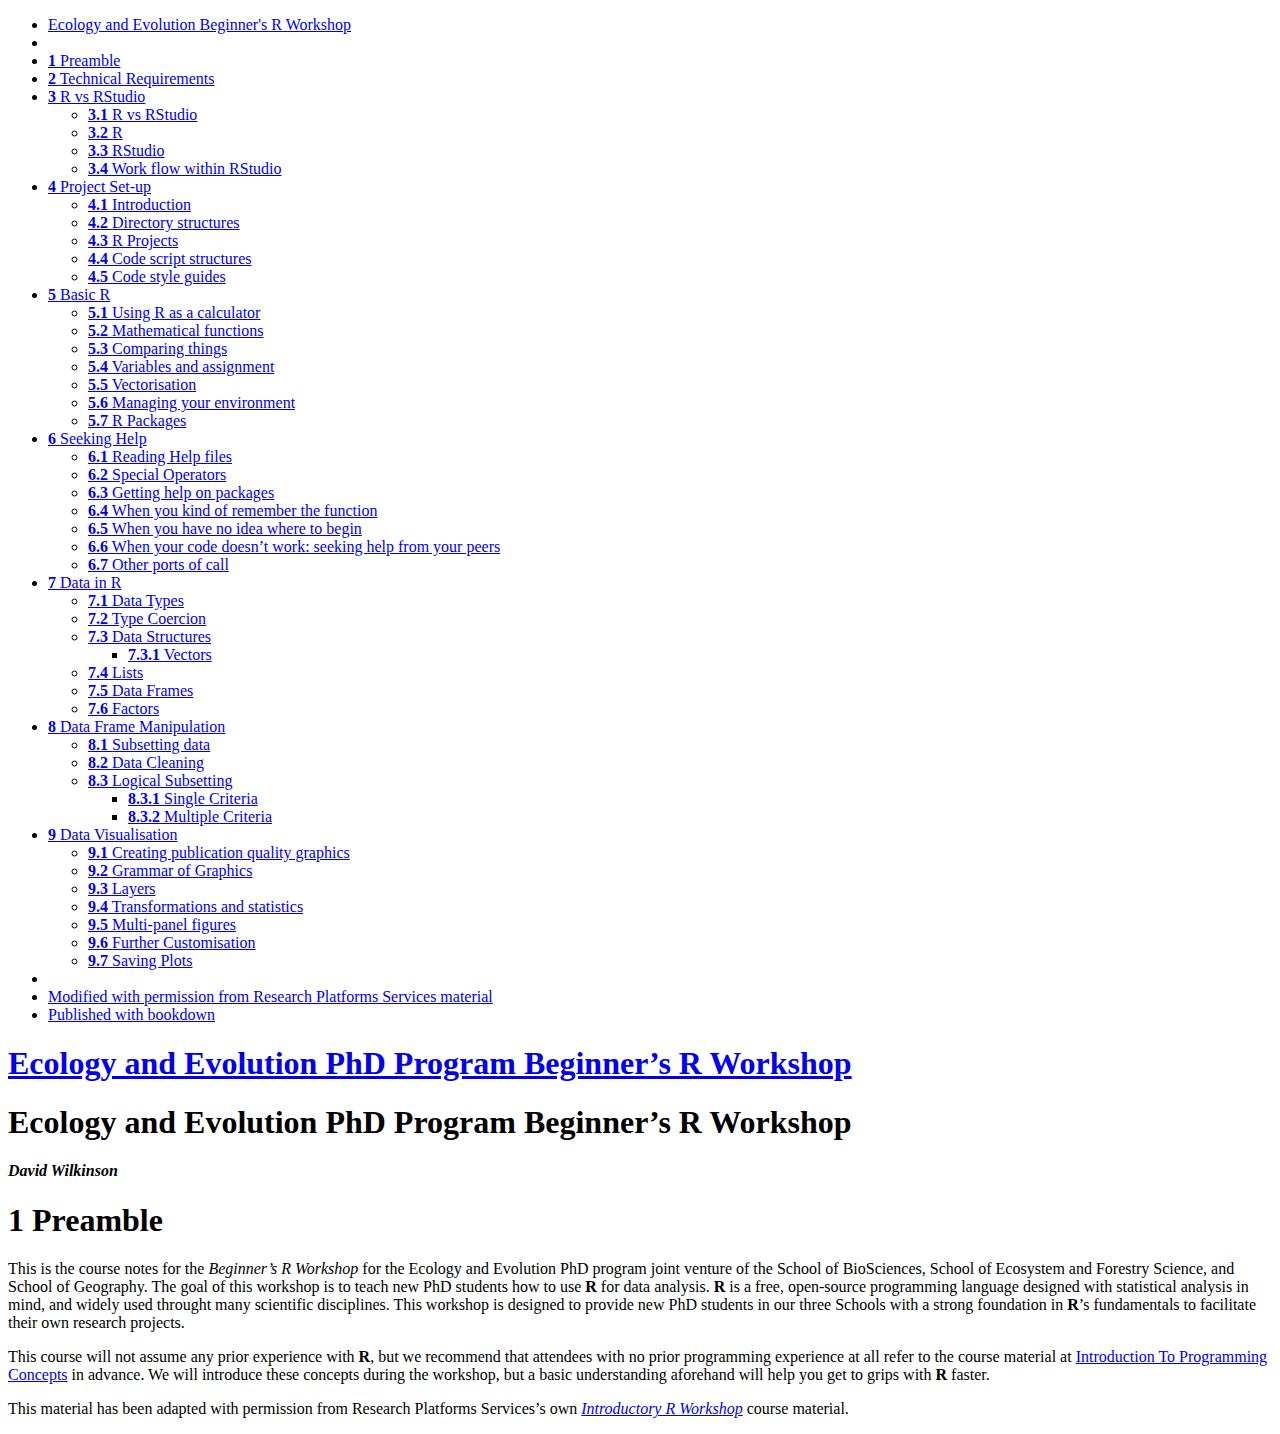
==== docs/index.html @ fbf8770c "Rebuild book" ====
<!DOCTYPE html>
<html >

<head>

  <meta charset="UTF-8">
  <meta http-equiv="X-UA-Compatible" content="IE=edge">
  <title>Ecology and Evolution PhD Program Beginner’s R Workshop</title>
  <meta name="description" content="Ecology and Evolution PhD Program Beginner’s R Workshop">
  <meta name="generator" content="bookdown 0.4 and GitBook 2.6.7">

  <meta property="og:title" content="Ecology and Evolution PhD Program Beginner’s R Workshop" />
  <meta property="og:type" content="book" />
  
  
  
  <meta name="github-repo" content="Doi90/EcolEvol_R_Workshop" />

  <meta name="twitter:card" content="summary" />
  <meta name="twitter:title" content="Ecology and Evolution PhD Program Beginner’s R Workshop" />
  
  
  

<meta name="author" content="David Wilkinson">



  <meta name="viewport" content="width=device-width, initial-scale=1">
  <meta name="apple-mobile-web-app-capable" content="yes">
  <meta name="apple-mobile-web-app-status-bar-style" content="black">
  
  

<link rel="next" href="technical-requirements.html">
<script src="libs/jquery-2.2.3/jquery.min.js"></script>
<link href="libs/gitbook-2.6.7/css/style.css" rel="stylesheet" />
<link href="libs/gitbook-2.6.7/css/plugin-bookdown.css" rel="stylesheet" />
<link href="libs/gitbook-2.6.7/css/plugin-highlight.css" rel="stylesheet" />
<link href="libs/gitbook-2.6.7/css/plugin-search.css" rel="stylesheet" />
<link href="libs/gitbook-2.6.7/css/plugin-fontsettings.css" rel="stylesheet" />










<link rel="stylesheet" href="lodestar.css" type="text/css" />
</head>

<body>



  <div class="book without-animation with-summary font-size-2 font-family-1" data-basepath=".">

    <div class="book-summary">
      <nav role="navigation">

<ul class="summary">
<li><a href="./">Ecology and Evolution Beginner's R Workshop</a></li>

<li class="divider"></li>
<li class="chapter" data-level="1" data-path="index.html"><a href="index.html"><i class="fa fa-check"></i><b>1</b> Preamble</a></li>
<li class="chapter" data-level="2" data-path="technical-requirements.html"><a href="technical-requirements.html"><i class="fa fa-check"></i><b>2</b> Technical Requirements</a></li>
<li class="chapter" data-level="3" data-path="r-vs-rstudio.html"><a href="r-vs-rstudio.html"><i class="fa fa-check"></i><b>3</b> R vs RStudio</a><ul>
<li class="chapter" data-level="3.1" data-path="r-vs-rstudio.html"><a href="r-vs-rstudio.html#r-vs-rstudio-1"><i class="fa fa-check"></i><b>3.1</b> R vs RStudio</a></li>
<li class="chapter" data-level="3.2" data-path="r-vs-rstudio.html"><a href="r-vs-rstudio.html#r"><i class="fa fa-check"></i><b>3.2</b> R</a></li>
<li class="chapter" data-level="3.3" data-path="r-vs-rstudio.html"><a href="r-vs-rstudio.html#rstudio"><i class="fa fa-check"></i><b>3.3</b> RStudio</a></li>
<li class="chapter" data-level="3.4" data-path="r-vs-rstudio.html"><a href="r-vs-rstudio.html#work-flow-within-rstudio"><i class="fa fa-check"></i><b>3.4</b> Work flow within RStudio</a></li>
</ul></li>
<li class="chapter" data-level="4" data-path="project-set-up.html"><a href="project-set-up.html"><i class="fa fa-check"></i><b>4</b> Project Set-up</a><ul>
<li class="chapter" data-level="4.1" data-path="project-set-up.html"><a href="project-set-up.html#introduction"><i class="fa fa-check"></i><b>4.1</b> Introduction</a></li>
<li class="chapter" data-level="4.2" data-path="project-set-up.html"><a href="project-set-up.html#directory-structures"><i class="fa fa-check"></i><b>4.2</b> Directory structures</a></li>
<li class="chapter" data-level="4.3" data-path="project-set-up.html"><a href="project-set-up.html#r-projects"><i class="fa fa-check"></i><b>4.3</b> R Projects</a></li>
<li class="chapter" data-level="4.4" data-path="project-set-up.html"><a href="project-set-up.html#code-script-structures"><i class="fa fa-check"></i><b>4.4</b> Code script structures</a></li>
<li class="chapter" data-level="4.5" data-path="project-set-up.html"><a href="project-set-up.html#code-style-guides"><i class="fa fa-check"></i><b>4.5</b> Code style guides</a></li>
</ul></li>
<li class="chapter" data-level="5" data-path="basic-r.html"><a href="basic-r.html"><i class="fa fa-check"></i><b>5</b> Basic R</a><ul>
<li class="chapter" data-level="5.1" data-path="basic-r.html"><a href="basic-r.html#using-r-as-a-calculator"><i class="fa fa-check"></i><b>5.1</b> Using R as a calculator</a></li>
<li class="chapter" data-level="5.2" data-path="basic-r.html"><a href="basic-r.html#mathematical-functions"><i class="fa fa-check"></i><b>5.2</b> Mathematical functions</a></li>
<li class="chapter" data-level="5.3" data-path="basic-r.html"><a href="basic-r.html#comparing-things"><i class="fa fa-check"></i><b>5.3</b> Comparing things</a></li>
<li class="chapter" data-level="5.4" data-path="basic-r.html"><a href="basic-r.html#variables-and-assignment"><i class="fa fa-check"></i><b>5.4</b> Variables and assignment</a></li>
<li class="chapter" data-level="5.5" data-path="basic-r.html"><a href="basic-r.html#vectorisation"><i class="fa fa-check"></i><b>5.5</b> Vectorisation</a></li>
<li class="chapter" data-level="5.6" data-path="basic-r.html"><a href="basic-r.html#managing-your-environment"><i class="fa fa-check"></i><b>5.6</b> Managing your environment</a></li>
<li class="chapter" data-level="5.7" data-path="basic-r.html"><a href="basic-r.html#r-packages"><i class="fa fa-check"></i><b>5.7</b> R Packages</a></li>
</ul></li>
<li class="chapter" data-level="6" data-path="seeking-help.html"><a href="seeking-help.html"><i class="fa fa-check"></i><b>6</b> Seeking Help</a><ul>
<li class="chapter" data-level="6.1" data-path="seeking-help.html"><a href="seeking-help.html#reading-help-files"><i class="fa fa-check"></i><b>6.1</b> Reading Help files</a></li>
<li class="chapter" data-level="6.2" data-path="seeking-help.html"><a href="seeking-help.html#special-operators"><i class="fa fa-check"></i><b>6.2</b> Special Operators</a></li>
<li class="chapter" data-level="6.3" data-path="seeking-help.html"><a href="seeking-help.html#getting-help-on-packages"><i class="fa fa-check"></i><b>6.3</b> Getting help on packages</a></li>
<li class="chapter" data-level="6.4" data-path="seeking-help.html"><a href="seeking-help.html#when-you-kind-of-remember-the-function"><i class="fa fa-check"></i><b>6.4</b> When you kind of remember the function</a></li>
<li class="chapter" data-level="6.5" data-path="seeking-help.html"><a href="seeking-help.html#when-you-have-no-idea-where-to-begin"><i class="fa fa-check"></i><b>6.5</b> When you have no idea where to begin</a></li>
<li class="chapter" data-level="6.6" data-path="seeking-help.html"><a href="seeking-help.html#when-your-code-doesnt-work-seeking-help-from-your-peers"><i class="fa fa-check"></i><b>6.6</b> When your code doesn’t work: seeking help from your peers</a></li>
<li class="chapter" data-level="6.7" data-path="seeking-help.html"><a href="seeking-help.html#other-ports-of-call"><i class="fa fa-check"></i><b>6.7</b> Other ports of call</a></li>
</ul></li>
<li class="chapter" data-level="7" data-path="data-in-r.html"><a href="data-in-r.html"><i class="fa fa-check"></i><b>7</b> Data in R</a><ul>
<li class="chapter" data-level="7.1" data-path="data-in-r.html"><a href="data-in-r.html#data-types"><i class="fa fa-check"></i><b>7.1</b> Data Types</a></li>
<li class="chapter" data-level="7.2" data-path="data-in-r.html"><a href="data-in-r.html#type-coercion"><i class="fa fa-check"></i><b>7.2</b> Type Coercion</a></li>
<li class="chapter" data-level="7.3" data-path="data-in-r.html"><a href="data-in-r.html#data-structures"><i class="fa fa-check"></i><b>7.3</b> Data Structures</a><ul>
<li class="chapter" data-level="7.3.1" data-path="data-in-r.html"><a href="data-in-r.html#vectors"><i class="fa fa-check"></i><b>7.3.1</b> Vectors</a></li>
</ul></li>
<li class="chapter" data-level="7.4" data-path="data-in-r.html"><a href="data-in-r.html#lists"><i class="fa fa-check"></i><b>7.4</b> Lists</a></li>
<li class="chapter" data-level="7.5" data-path="data-in-r.html"><a href="data-in-r.html#data-frames"><i class="fa fa-check"></i><b>7.5</b> Data Frames</a></li>
<li class="chapter" data-level="7.6" data-path="data-in-r.html"><a href="data-in-r.html#factors"><i class="fa fa-check"></i><b>7.6</b> Factors</a></li>
</ul></li>
<li class="chapter" data-level="8" data-path="data-frame-manipulation.html"><a href="data-frame-manipulation.html"><i class="fa fa-check"></i><b>8</b> Data Frame Manipulation</a><ul>
<li class="chapter" data-level="8.1" data-path="data-frame-manipulation.html"><a href="data-frame-manipulation.html#subsetting-data"><i class="fa fa-check"></i><b>8.1</b> Subsetting data</a></li>
<li class="chapter" data-level="8.2" data-path="data-frame-manipulation.html"><a href="data-frame-manipulation.html#data-cleaning"><i class="fa fa-check"></i><b>8.2</b> Data Cleaning</a></li>
<li class="chapter" data-level="8.3" data-path="data-frame-manipulation.html"><a href="data-frame-manipulation.html#logical-subsetting"><i class="fa fa-check"></i><b>8.3</b> Logical Subsetting</a><ul>
<li class="chapter" data-level="8.3.1" data-path="data-frame-manipulation.html"><a href="data-frame-manipulation.html#single-criteria"><i class="fa fa-check"></i><b>8.3.1</b> Single Criteria</a></li>
<li class="chapter" data-level="8.3.2" data-path="data-frame-manipulation.html"><a href="data-frame-manipulation.html#multiple-criteria"><i class="fa fa-check"></i><b>8.3.2</b> Multiple Criteria</a></li>
</ul></li>
</ul></li>
<li class="chapter" data-level="9" data-path="data-visualisation.html"><a href="data-visualisation.html"><i class="fa fa-check"></i><b>9</b> Data Visualisation</a><ul>
<li class="chapter" data-level="9.1" data-path="data-visualisation.html"><a href="data-visualisation.html#creating-publication-quality-graphics"><i class="fa fa-check"></i><b>9.1</b> Creating publication quality graphics</a></li>
<li class="chapter" data-level="9.2" data-path="data-visualisation.html"><a href="data-visualisation.html#grammar-of-graphics"><i class="fa fa-check"></i><b>9.2</b> Grammar of Graphics</a></li>
<li class="chapter" data-level="9.3" data-path="data-visualisation.html"><a href="data-visualisation.html#layers"><i class="fa fa-check"></i><b>9.3</b> Layers</a></li>
<li class="chapter" data-level="9.4" data-path="data-visualisation.html"><a href="data-visualisation.html#transformations-and-statistics"><i class="fa fa-check"></i><b>9.4</b> Transformations and statistics</a></li>
<li class="chapter" data-level="9.5" data-path="data-visualisation.html"><a href="data-visualisation.html#multi-panel-figures"><i class="fa fa-check"></i><b>9.5</b> Multi-panel figures</a></li>
<li class="chapter" data-level="9.6" data-path="data-visualisation.html"><a href="data-visualisation.html#further-customisation"><i class="fa fa-check"></i><b>9.6</b> Further Customisation</a></li>
<li class="chapter" data-level="9.7" data-path="data-visualisation.html"><a href="data-visualisation.html#saving-plots"><i class="fa fa-check"></i><b>9.7</b> Saving Plots</a></li>
</ul></li>
<li class="divider"></li>
<li><a href="https://nikkirubinstein.gitbooks.io/resguides-introductory-r-workshop/content/" target="blank"> Modified with permission from Research Platforms Services material</a></li>
<li><a href="https://github.com/rstudio/bookdown" target="blank">Published with bookdown</a></li>

</ul>

      </nav>
    </div>

    <div class="book-body">
      <div class="body-inner">
        <div class="book-header" role="navigation">
          <h1>
            <i class="fa fa-circle-o-notch fa-spin"></i><a href="./">Ecology and Evolution PhD Program Beginner’s R Workshop</a>
          </h1>
        </div>

        <div class="page-wrapper" tabindex="-1" role="main">
          <div class="page-inner">

            <section class="normal" id="section-">
<div id="header">
<h1 class="title">Ecology and Evolution PhD Program Beginner’s R Workshop</h1>
<h4 class="author"><em>David Wilkinson</em></h4>
</div>
<div id="preamble" class="section level1">
<h1><span class="header-section-number">1</span> Preamble</h1>
<p>This is the course notes for the <em>Beginner’s R Workshop</em> for the Ecology and Evolution PhD program joint venture of the School of BioSciences, School of Ecosystem and Forestry Science, and School of Geography. The goal of this workshop is to teach new PhD students how to use <strong>R</strong> for data analysis. <strong>R</strong> is a free, open-source programming language designed with statistical analysis in mind, and widely used throught many scientific disciplines. This workshop is designed to provide new PhD students in our three Schools with a strong foundation in <strong>R</strong>’s fundamentals to facilitate their own research projects.</p>
<p>This course will not assume any prior experience with <strong>R</strong>, but we recommend that attendees with no prior programming experience at all refer to the course material at <a href="https://nikkirubinstein.gitbooks.io/resguides-introductory-programming-concepts/content/content/welcome-to-coding.html">Introduction To Programming Concepts</a> in advance. We will introduce these concepts during the workshop, but a basic understanding aforehand will help you get to grips with <strong>R</strong> faster.</p>
<p>This material has been adapted with permission from Research Platforms Services’s own <a href="https://nikkirubinstein.gitbooks.io/resguides-introductory-r-workshop/content/"><em>Introductory R Workshop</em></a> course material.</p>
</div>
            </section>

          </div>
        </div>
      </div>

<a href="technical-requirements.html" class="navigation navigation-next navigation-unique" aria-label="Next page"><i class="fa fa-angle-right"></i></a>
    </div>
  </div>
<script src="libs/gitbook-2.6.7/js/app.min.js"></script>
<script src="libs/gitbook-2.6.7/js/lunr.js"></script>
<script src="libs/gitbook-2.6.7/js/plugin-search.js"></script>
<script src="libs/gitbook-2.6.7/js/plugin-sharing.js"></script>
<script src="libs/gitbook-2.6.7/js/plugin-fontsettings.js"></script>
<script src="libs/gitbook-2.6.7/js/plugin-bookdown.js"></script>
<script src="libs/gitbook-2.6.7/js/jquery.highlight.js"></script>
<script>
require(["gitbook"], function(gitbook) {
gitbook.start({
"sharing": {
"github": false,
"facebook": true,
"twitter": true,
"google": false,
"weibo": false,
"instapper": false,
"vk": false,
"all": ["facebook", "google", "twitter", "weibo", "instapaper"]
},
"fontsettings": {
"theme": "white",
"family": "sans",
"size": 2
},
"edit": {
"link": null,
"text": null
},
"download": null,
"toc": {
"collapse": "subsection",
"scroll_highlight": true,
"search": true
}
});
});
</script>

</body>

</html>
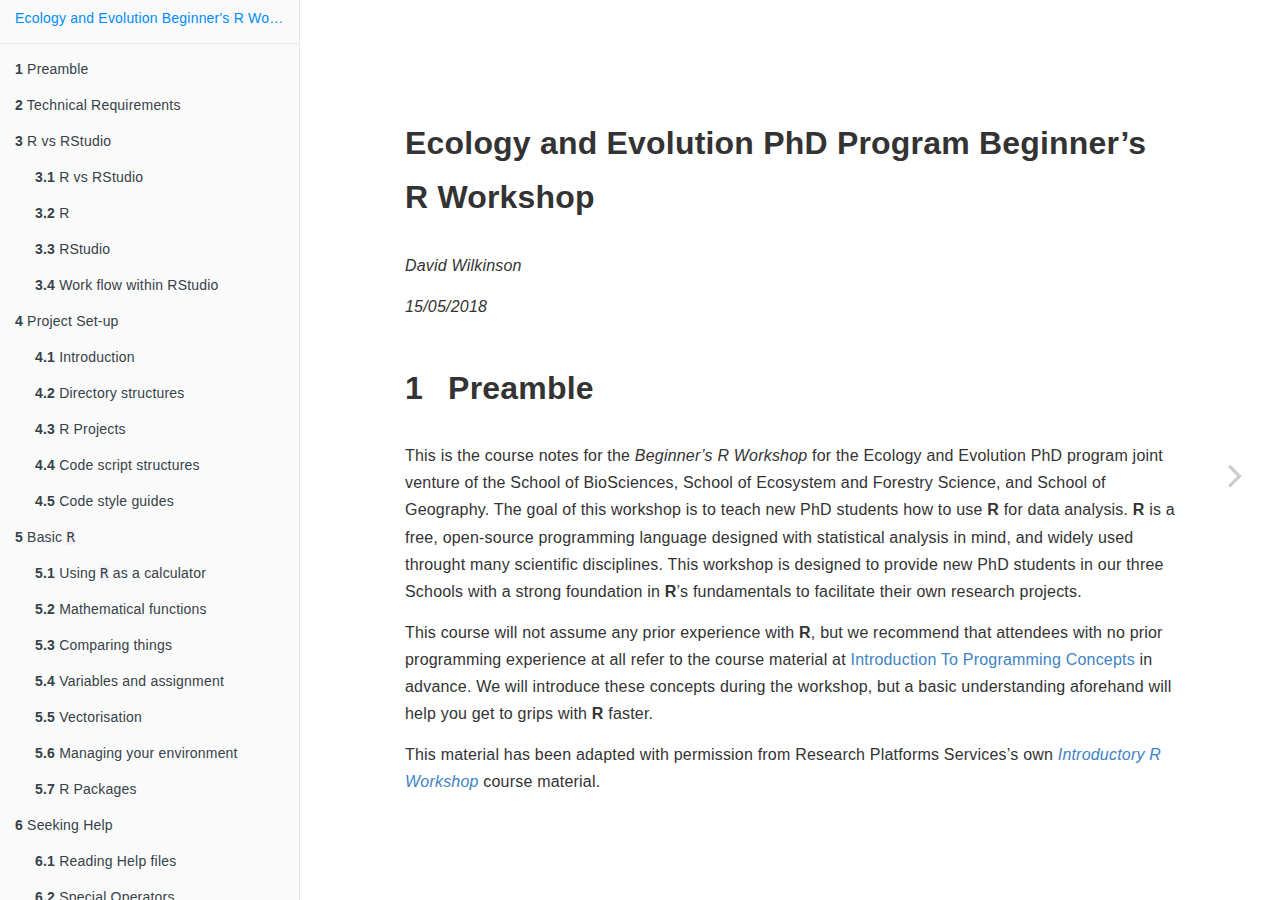
==== commit 7ccef3ac: "Minor edits" ====
--- a/docs/index.html
+++ b/docs/index.html
@@ -7,7 +7,7 @@
   <meta http-equiv="X-UA-Compatible" content="IE=edge">
   <title>Ecology and Evolution PhD Program Beginner’s R Workshop</title>
   <meta name="description" content="Ecology and Evolution PhD Program Beginner’s R Workshop">
-  <meta name="generator" content="bookdown 0.4 and GitBook 2.6.7">
+  <meta name="generator" content="bookdown 0.7.10 and GitBook 2.6.7">
 
   <meta property="og:title" content="Ecology and Evolution PhD Program Beginner’s R Workshop" />
   <meta property="og:type" content="book" />
@@ -49,7 +49,7 @@
 
 
 
-<link rel="stylesheet" href="lodestar.css" type="text/css" />
+<link rel="stylesheet" href="docs\lodestar.css" type="text/css" />
 </head>
 
 <body>
@@ -80,8 +80,8 @@
 <li class="chapter" data-level="4.4" data-path="project-set-up.html"><a href="project-set-up.html#code-script-structures"><i class="fa fa-check"></i><b>4.4</b> Code script structures</a></li>
 <li class="chapter" data-level="4.5" data-path="project-set-up.html"><a href="project-set-up.html#code-style-guides"><i class="fa fa-check"></i><b>4.5</b> Code style guides</a></li>
 </ul></li>
-<li class="chapter" data-level="5" data-path="basic-r.html"><a href="basic-r.html"><i class="fa fa-check"></i><b>5</b> Basic R</a><ul>
-<li class="chapter" data-level="5.1" data-path="basic-r.html"><a href="basic-r.html#using-r-as-a-calculator"><i class="fa fa-check"></i><b>5.1</b> Using R as a calculator</a></li>
+<li class="chapter" data-level="5" data-path="basic-r.html"><a href="basic-r.html"><i class="fa fa-check"></i><b>5</b> Basic <code>R</code></a><ul>
+<li class="chapter" data-level="5.1" data-path="basic-r.html"><a href="basic-r.html#using-r-as-a-calculator"><i class="fa fa-check"></i><b>5.1</b> Using <code>R</code> as a calculator</a></li>
 <li class="chapter" data-level="5.2" data-path="basic-r.html"><a href="basic-r.html#mathematical-functions"><i class="fa fa-check"></i><b>5.2</b> Mathematical functions</a></li>
 <li class="chapter" data-level="5.3" data-path="basic-r.html"><a href="basic-r.html#comparing-things"><i class="fa fa-check"></i><b>5.3</b> Comparing things</a></li>
 <li class="chapter" data-level="5.4" data-path="basic-r.html"><a href="basic-r.html#variables-and-assignment"><i class="fa fa-check"></i><b>5.4</b> Variables and assignment</a></li>
@@ -148,7 +148,8 @@
             <section class="normal" id="section-">
 <div id="header">
 <h1 class="title">Ecology and Evolution PhD Program Beginner’s R Workshop</h1>
-<h4 class="author"><em>David Wilkinson</em></h4>
+<p class="author"><em>David Wilkinson</em></p>
+<p class="date"><em>15/05/2018</em></p>
 </div>
 <div id="preamble" class="section level1">
 <h1><span class="header-section-number">1</span> Preamble</h1>
@@ -173,17 +174,18 @@
 <script src="libs/gitbook-2.6.7/js/plugin-bookdown.js"></script>
 <script src="libs/gitbook-2.6.7/js/jquery.highlight.js"></script>
 <script>
-require(["gitbook"], function(gitbook) {
+gitbook.require(["gitbook"], function(gitbook) {
 gitbook.start({
 "sharing": {
 "github": false,
 "facebook": true,
 "twitter": true,
 "google": false,
+"linkedin": false,
 "weibo": false,
 "instapper": false,
 "vk": false,
-"all": ["facebook", "google", "twitter", "weibo", "instapaper"]
+"all": ["facebook", "google", "twitter", "linkedin", "weibo", "instapaper"]
 },
 "fontsettings": {
 "theme": "white",
--- a/docs/libs/gitbook-2.6.7/css/style.css
+++ b/docs/libs/gitbook-2.6.7/css/style.css
@@ -0,0 +1,10 @@
+/*! normalize.css v2.1.0 | MIT License | git.io/normalize */img,legend{border:0}*,.fa{-webkit-font-smoothing:antialiased}.fa-ul>li,sub,sup{position:relative}.book .book-body .page-wrapper .page-inner section.normal hr:after,.book-langs-index .inner .languages:after,.buttons:after,.dropdown-menu .buttons:after{clear:both}body,html{-ms-text-size-adjust:100%;-webkit-text-size-adjust:100%}article,aside,details,figcaption,figure,footer,header,hgroup,main,nav,section,summary{display:block}audio,canvas,video{display:inline-block}.hidden,[hidden]{display:none}audio:not([controls]){display:none;height:0}html{font-family:sans-serif}body,figure{margin:0}a:focus{outline:dotted thin}a:active,a:hover{outline:0}h1{font-size:2em;margin:.67em 0}abbr[title]{border-bottom:1px dotted}b,strong{font-weight:700}dfn{font-style:italic}hr{-moz-box-sizing:content-box;box-sizing:content-box;height:0}mark{background:#ff0;color:#000}code,kbd,pre,samp{font-family:monospace,serif;font-size:1em}pre{white-space:pre-wrap}q{quotes:"\201C" "\201D" "\2018" "\2019"}small{font-size:80%}sub,sup{font-size:75%;line-height:0;vertical-align:baseline}sup{top:-.5em}sub{bottom:-.25em}svg:not(:root){overflow:hidden}fieldset{border:1px solid silver;margin:0 2px;padding:.35em .625em .75em}legend{padding:0}button,input,select,textarea{font-family:inherit;font-size:100%;margin:0}button,input{line-height:normal}button,select{text-transform:none}button,html input[type=button],input[type=reset],input[type=submit]{-webkit-appearance:button;cursor:pointer}button[disabled],html input[disabled]{cursor:default}input[type=checkbox],input[type=radio]{box-sizing:border-box;padding:0}input[type=search]{-webkit-appearance:textfield;-moz-box-sizing:content-box;-webkit-box-sizing:content-box;box-sizing:content-box}input[type=search]::-webkit-search-cancel-button{margin-right:10px;}button::-moz-focus-inner,input::-moz-focus-inner{border:0;padding:0}textarea{overflow:auto;vertical-align:top}table{border-collapse:collapse;border-spacing:0}/*!
+ * Preboot v2
+ *
+ * Open sourced under MIT license by @mdo.
+ * Some variables and mixins from Bootstrap (Apache 2 license).
+ */.link-inherit,.link-inherit:focus,.link-inherit:hover{color:inherit}.fa,.fa-stack{display:inline-block}/*!
+ *  Font Awesome 4.1.0 by @davegandy - http://fontawesome.io - @fontawesome
+ *  License - http://fontawesome.io/license (Font: SIL OFL 1.1, CSS: MIT License)
+ */@font-face{font-family:FontAwesome;src:url(./fontawesome/fontawesome-webfont.ttf?v=4.1.0) format('truetype');font-weight:400;font-style:normal}.fa{font-family:FontAwesome;font-style:normal;font-weight:400;line-height:1;-moz-osx-font-smoothing:grayscale}.book .book-header,.book .book-summary{font-family:"Helvetica Neue",Helvetica,Arial,sans-serif}.fa-lg{font-size:1.33333333em;line-height:.75em;vertical-align:-15%}.fa-2x{font-size:2em}.fa-3x{font-size:3em}.fa-4x{font-size:4em}.fa-5x{font-size:5em}.fa-fw{width:1.28571429em;text-align:center}.fa-ul{padding-left:0;margin-left:2.14285714em;list-style-type:none}.fa-li{position:absolute;left:-2.14285714em;width:2.14285714em;top:.14285714em;text-align:center}.fa-li.fa-lg{left:-1.85714286em}.fa-border{padding:.2em .25em .15em;border:.08em solid #eee;border-radius:.1em}.pull-right{float:right}.pull-left{float:left}.fa.pull-left{margin-right:.3em}.fa.pull-right{margin-left:.3em}.fa-spin{-webkit-animation:spin 2s infinite linear;-moz-animation:spin 2s infinite linear;-o-animation:spin 2s infinite linear;animation:spin 2s infinite linear}@-moz-keyframes spin{0%{-moz-transform:rotate(0)}100%{-moz-transform:rotate(359deg)}}@-webkit-keyframes spin{0%{-webkit-transform:rotate(0)}100%{-webkit-transform:rotate(359deg)}}@-o-keyframes spin{0%{-o-transform:rotate(0)}100%{-o-transform:rotate(359deg)}}@keyframes spin{0%{-webkit-transform:rotate(0);transform:rotate(0)}100%{-webkit-transform:rotate(359deg);transform:rotate(359deg)}}.fa-rotate-90{filter:progid:DXImageTransform.Microsoft.BasicImage(rotation=1);-webkit-transform:rotate(90deg);-moz-transform:rotate(90deg);-ms-transform:rotate(90deg);-o-transform:rotate(90deg);transform:rotate(90deg)}.fa-rotate-180{filter:progid:DXImageTransform.Microsoft.BasicImage(rotation=2);-webkit-transform:rotate(180deg);-moz-transform:rotate(180deg);-ms-transform:rotate(180deg);-o-transform:rotate(180deg);transform:rotate(180deg)}.fa-rotate-270{filter:progid:DXImageTransform.Microsoft.BasicImage(rotation=3);-webkit-transform:rotate(270deg);-moz-transform:rotate(270deg);-ms-transform:rotate(270deg);-o-transform:rotate(270deg);transform:rotate(270deg)}.fa-flip-horizontal{filter:progid:DXImageTransform.Microsoft.BasicImage(rotation=0, mirror=1);-webkit-transform:scale(-1,1);-moz-transform:scale(-1,1);-ms-transform:scale(-1,1);-o-transform:scale(-1,1);transform:scale(-1,1)}.fa-flip-vertical{filter:progid:DXImageTransform.Microsoft.BasicImage(rotation=2, mirror=1);-webkit-transform:scale(1,-1);-moz-transform:scale(1,-1);-ms-transform:scale(1,-1);-o-transform:scale(1,-1);transform:scale(1,-1)}.fa-stack{position:relative;width:2em;height:2em;line-height:2em;vertical-align:middle}.fa-stack-1x,.fa-stack-2x{position:absolute;left:0;width:100%;text-align:center}.fa-stack-1x{line-height:inherit}.fa-stack-2x{font-size:2em}.fa-inverse{color:#fff}.fa-glass:before{content:"\f000"}.fa-music:before{content:"\f001"}.fa-search:before{content:"\f002"}.fa-envelope-o:before{content:"\f003"}.fa-heart:before{content:"\f004"}.fa-star:before{content:"\f005"}.fa-star-o:before{content:"\f006"}.fa-user:before{content:"\f007"}.fa-film:before{content:"\f008"}.fa-th-large:before{content:"\f009"}.fa-th:before{content:"\f00a"}.fa-th-list:before{content:"\f00b"}.fa-check:before{content:"\f00c"}.fa-times:before{content:"\f00d"}.fa-search-plus:before{content:"\f00e"}.fa-search-minus:before{content:"\f010"}.fa-power-off:before{content:"\f011"}.fa-signal:before{content:"\f012"}.fa-cog:before,.fa-gear:before{content:"\f013"}.fa-trash-o:before{content:"\f014"}.fa-home:before{content:"\f015"}.fa-file-o:before{content:"\f016"}.fa-clock-o:before{content:"\f017"}.fa-road:before{content:"\f018"}.fa-download:before{content:"\f019"}.fa-arrow-circle-o-down:before{content:"\f01a"}.fa-arrow-circle-o-up:before{content:"\f01b"}.fa-inbox:before{content:"\f01c"}.fa-play-circle-o:before{content:"\f01d"}.fa-repeat:before,.fa-rotate-right:before{content:"\f01e"}.fa-refresh:before{content:"\f021"}.fa-list-alt:before{content:"\f022"}.fa-lock:before{content:"\f023"}.fa-flag:before{content:"\f024"}.fa-headphones:before{content:"\f025"}.fa-volume-off:before{content:"\f026"}.fa-volume-down:before{content:"\f027"}.fa-volume-up:before{content:"\f028"}.fa-qrcode:before{content:"\f029"}.fa-barcode:before{content:"\f02a"}.fa-tag:before{content:"\f02b"}.fa-tags:before{content:"\f02c"}.fa-book:before{content:"\f02d"}.fa-bookmark:before{content:"\f02e"}.fa-print:before{content:"\f02f"}.fa-camera:before{content:"\f030"}.fa-font:before{content:"\f031"}.fa-bold:before{content:"\f032"}.fa-italic:before{content:"\f033"}.fa-text-height:before{content:"\f034"}.fa-text-width:before{content:"\f035"}.fa-align-left:before{content:"\f036"}.fa-align-center:before{content:"\f037"}.fa-align-right:before{content:"\f038"}.fa-align-justify:before{content:"\f039"}.fa-list:before{content:"\f03a"}.fa-dedent:before,.fa-outdent:before{content:"\f03b"}.fa-indent:before{content:"\f03c"}.fa-video-camera:before{content:"\f03d"}.fa-image:before,.fa-photo:before,.fa-picture-o:before{content:"\f03e"}.fa-pencil:before{content:"\f040"}.fa-map-marker:before{content:"\f041"}.fa-adjust:before{content:"\f042"}.fa-tint:before{content:"\f043"}.fa-edit:before,.fa-pencil-square-o:before{content:"\f044"}.fa-share-square-o:before{content:"\f045"}.fa-check-square-o:before{content:"\f046"}.fa-arrows:before{content:"\f047"}.fa-step-backward:before{content:"\f048"}.fa-fast-backward:before{content:"\f049"}.fa-backward:before{content:"\f04a"}.fa-play:before{content:"\f04b"}.fa-pause:before{content:"\f04c"}.fa-stop:before{content:"\f04d"}.fa-forward:before{content:"\f04e"}.fa-fast-forward:before{content:"\f050"}.fa-step-forward:before{content:"\f051"}.fa-eject:before{content:"\f052"}.fa-chevron-left:before{content:"\f053"}.fa-chevron-right:before{content:"\f054"}.fa-plus-circle:before{content:"\f055"}.fa-minus-circle:before{content:"\f056"}.fa-times-circle:before{content:"\f057"}.fa-check-circle:before{content:"\f058"}.fa-question-circle:before{content:"\f059"}.fa-info-circle:before{content:"\f05a"}.fa-crosshairs:before{content:"\f05b"}.fa-times-circle-o:before{content:"\f05c"}.fa-check-circle-o:before{content:"\f05d"}.fa-ban:before{content:"\f05e"}.fa-arrow-left:before{content:"\f060"}.fa-arrow-right:before{content:"\f061"}.fa-arrow-up:before{content:"\f062"}.fa-arrow-down:before{content:"\f063"}.fa-mail-forward:before,.fa-share:before{content:"\f064"}.fa-expand:before{content:"\f065"}.fa-compress:before{content:"\f066"}.fa-plus:before{content:"\f067"}.fa-minus:before{content:"\f068"}.fa-asterisk:before{content:"\f069"}.fa-exclamation-circle:before{content:"\f06a"}.fa-gift:before{content:"\f06b"}.fa-leaf:before{content:"\f06c"}.fa-fire:before{content:"\f06d"}.fa-eye:before{content:"\f06e"}.fa-eye-slash:before{content:"\f070"}.fa-exclamation-triangle:before,.fa-warning:before{content:"\f071"}.fa-plane:before{content:"\f072"}.fa-calendar:before{content:"\f073"}.fa-random:before{content:"\f074"}.fa-comment:before{content:"\f075"}.fa-magnet:before{content:"\f076"}.fa-chevron-up:before{content:"\f077"}.fa-chevron-down:before{content:"\f078"}.fa-retweet:before{content:"\f079"}.fa-shopping-cart:before{content:"\f07a"}.fa-folder:before{content:"\f07b"}.fa-folder-open:before{content:"\f07c"}.fa-arrows-v:before{content:"\f07d"}.fa-arrows-h:before{content:"\f07e"}.fa-bar-chart-o:before{content:"\f080"}.fa-twitter-square:before{content:"\f081"}.fa-facebook-square:before{content:"\f082"}.fa-camera-retro:before{content:"\f083"}.fa-key:before{content:"\f084"}.fa-cogs:before,.fa-gears:before{content:"\f085"}.fa-comments:before{content:"\f086"}.fa-thumbs-o-up:before{content:"\f087"}.fa-thumbs-o-down:before{content:"\f088"}.fa-star-half:before{content:"\f089"}.fa-heart-o:before{content:"\f08a"}.fa-sign-out:before{content:"\f08b"}.fa-linkedin-square:before{content:"\f08c"}.fa-thumb-tack:before{content:"\f08d"}.fa-external-link:before{content:"\f08e"}.fa-sign-in:before{content:"\f090"}.fa-trophy:before{content:"\f091"}.fa-github-square:before{content:"\f092"}.fa-upload:before{content:"\f093"}.fa-lemon-o:before{content:"\f094"}.fa-phone:before{content:"\f095"}.fa-square-o:before{content:"\f096"}.fa-bookmark-o:before{content:"\f097"}.fa-phone-square:before{content:"\f098"}.fa-twitter:before{content:"\f099"}.fa-facebook:before{content:"\f09a"}.fa-github:before{content:"\f09b"}.fa-unlock:before{content:"\f09c"}.fa-credit-card:before{content:"\f09d"}.fa-rss:before{content:"\f09e"}.fa-hdd-o:before{content:"\f0a0"}.fa-bullhorn:before{content:"\f0a1"}.fa-bell:before{content:"\f0f3"}.fa-certificate:before{content:"\f0a3"}.fa-hand-o-right:before{content:"\f0a4"}.fa-hand-o-left:before{content:"\f0a5"}.fa-hand-o-up:before{content:"\f0a6"}.fa-hand-o-down:before{content:"\f0a7"}.fa-arrow-circle-left:before{content:"\f0a8"}.fa-arrow-circle-right:before{content:"\f0a9"}.fa-arrow-circle-up:before{content:"\f0aa"}.fa-arrow-circle-down:before{content:"\f0ab"}.fa-globe:before{content:"\f0ac"}.fa-wrench:before{content:"\f0ad"}.fa-tasks:before{content:"\f0ae"}.fa-filter:before{content:"\f0b0"}.fa-briefcase:before{content:"\f0b1"}.fa-arrows-alt:before{content:"\f0b2"}.fa-group:before,.fa-users:before{content:"\f0c0"}.fa-chain:before,.fa-link:before{content:"\f0c1"}.fa-cloud:before{content:"\f0c2"}.fa-flask:before{content:"\f0c3"}.fa-cut:before,.fa-scissors:before{content:"\f0c4"}.fa-copy:before,.fa-files-o:before{content:"\f0c5"}.fa-paperclip:before{content:"\f0c6"}.fa-floppy-o:before,.fa-save:before{content:"\f0c7"}.fa-square:before{content:"\f0c8"}.fa-bars:before,.fa-navicon:before,.fa-reorder:before{content:"\f0c9"}.fa-list-ul:before{content:"\f0ca"}.fa-list-ol:before{content:"\f0cb"}.fa-strikethrough:before{content:"\f0cc"}.fa-underline:before{content:"\f0cd"}.fa-table:before{content:"\f0ce"}.fa-magic:before{content:"\f0d0"}.fa-truck:before{content:"\f0d1"}.fa-pinterest:before{content:"\f0d2"}.fa-pinterest-square:before{content:"\f0d3"}.fa-google-plus-square:before{content:"\f0d4"}.fa-google-plus:before{content:"\f0d5"}.fa-money:before{content:"\f0d6"}.fa-caret-down:before{content:"\f0d7"}.fa-caret-up:before{content:"\f0d8"}.fa-caret-left:before{content:"\f0d9"}.fa-caret-right:before{content:"\f0da"}.fa-columns:before{content:"\f0db"}.fa-sort:before,.fa-unsorted:before{content:"\f0dc"}.fa-sort-desc:before,.fa-sort-down:before{content:"\f0dd"}.fa-sort-asc:before,.fa-sort-up:before{content:"\f0de"}.fa-envelope:before{content:"\f0e0"}.fa-linkedin:before{content:"\f0e1"}.fa-rotate-left:before,.fa-undo:before{content:"\f0e2"}.fa-gavel:before,.fa-legal:before{content:"\f0e3"}.fa-dashboard:before,.fa-tachometer:before{content:"\f0e4"}.fa-comment-o:before{content:"\f0e5"}.fa-comments-o:before{content:"\f0e6"}.fa-bolt:before,.fa-flash:before{content:"\f0e7"}.fa-sitemap:before{content:"\f0e8"}.fa-umbrella:before{content:"\f0e9"}.fa-clipboard:before,.fa-paste:before{content:"\f0ea"}.fa-lightbulb-o:before{content:"\f0eb"}.fa-exchange:before{content:"\f0ec"}.fa-cloud-download:before{content:"\f0ed"}.fa-cloud-upload:before{content:"\f0ee"}.fa-user-md:before{content:"\f0f0"}.fa-stethoscope:before{content:"\f0f1"}.fa-suitcase:before{content:"\f0f2"}.fa-bell-o:before{content:"\f0a2"}.fa-coffee:before{content:"\f0f4"}.fa-cutlery:before{content:"\f0f5"}.fa-file-text-o:before{content:"\f0f6"}.fa-building-o:before{content:"\f0f7"}.fa-hospital-o:before{content:"\f0f8"}.fa-ambulance:before{content:"\f0f9"}.fa-medkit:before{content:"\f0fa"}.fa-fighter-jet:before{content:"\f0fb"}.fa-beer:before{content:"\f0fc"}.fa-h-square:before{content:"\f0fd"}.fa-plus-square:before{content:"\f0fe"}.fa-angle-double-left:before{content:"\f100"}.fa-angle-double-right:before{content:"\f101"}.fa-angle-double-up:before{content:"\f102"}.fa-angle-double-down:before{content:"\f103"}.fa-angle-left:before{content:"\f104"}.fa-angle-right:before{content:"\f105"}.fa-angle-up:before{content:"\f106"}.fa-angle-down:before{content:"\f107"}.fa-desktop:before{content:"\f108"}.fa-laptop:before{content:"\f109"}.fa-tablet:before{content:"\f10a"}.fa-mobile-phone:before,.fa-mobile:before{content:"\f10b"}.fa-circle-o:before{content:"\f10c"}.fa-quote-left:before{content:"\f10d"}.fa-quote-right:before{content:"\f10e"}.fa-spinner:before{content:"\f110"}.fa-circle:before{content:"\f111"}.fa-mail-reply:before,.fa-reply:before{content:"\f112"}.fa-github-alt:before{content:"\f113"}.fa-folder-o:before{content:"\f114"}.fa-folder-open-o:before{content:"\f115"}.fa-smile-o:before{content:"\f118"}.fa-frown-o:before{content:"\f119"}.fa-meh-o:before{content:"\f11a"}.fa-gamepad:before{content:"\f11b"}.fa-keyboard-o:before{content:"\f11c"}.fa-flag-o:before{content:"\f11d"}.fa-flag-checkered:before{content:"\f11e"}.fa-terminal:before{content:"\f120"}.fa-code:before{content:"\f121"}.fa-mail-reply-all:before,.fa-reply-all:before{content:"\f122"}.fa-star-half-empty:before,.fa-star-half-full:before,.fa-star-half-o:before{content:"\f123"}.fa-location-arrow:before{content:"\f124"}.fa-crop:before{content:"\f125"}.fa-code-fork:before{content:"\f126"}.fa-chain-broken:before,.fa-unlink:before{content:"\f127"}.fa-question:before{content:"\f128"}.fa-info:before{content:"\f129"}.fa-exclamation:before{content:"\f12a"}.fa-superscript:before{content:"\f12b"}.fa-subscript:before{content:"\f12c"}.fa-eraser:before{content:"\f12d"}.fa-puzzle-piece:before{content:"\f12e"}.fa-microphone:before{content:"\f130"}.fa-microphone-slash:before{content:"\f131"}.fa-shield:before{content:"\f132"}.fa-calendar-o:before{content:"\f133"}.fa-fire-extinguisher:before{content:"\f134"}.fa-rocket:before{content:"\f135"}.fa-maxcdn:before{content:"\f136"}.fa-chevron-circle-left:before{content:"\f137"}.fa-chevron-circle-right:before{content:"\f138"}.fa-chevron-circle-up:before{content:"\f139"}.fa-chevron-circle-down:before{content:"\f13a"}.fa-html5:before{content:"\f13b"}.fa-css3:before{content:"\f13c"}.fa-anchor:before{content:"\f13d"}.fa-unlock-alt:before{content:"\f13e"}.fa-bullseye:before{content:"\f140"}.fa-ellipsis-h:before{content:"\f141"}.fa-ellipsis-v:before{content:"\f142"}.fa-rss-square:before{content:"\f143"}.fa-play-circle:before{content:"\f144"}.fa-ticket:before{content:"\f145"}.fa-minus-square:before{content:"\f146"}.fa-minus-square-o:before{content:"\f147"}.fa-level-up:before{content:"\f148"}.fa-level-down:before{content:"\f149"}.fa-check-square:before{content:"\f14a"}.fa-pencil-square:before{content:"\f14b"}.fa-external-link-square:before{content:"\f14c"}.fa-share-square:before{content:"\f14d"}.fa-compass:before{content:"\f14e"}.fa-caret-square-o-down:before,.fa-toggle-down:before{content:"\f150"}.fa-caret-square-o-up:before,.fa-toggle-up:before{content:"\f151"}.fa-caret-square-o-right:before,.fa-toggle-right:before{content:"\f152"}.fa-eur:before,.fa-euro:before{content:"\f153"}.fa-gbp:before{content:"\f154"}.fa-dollar:before,.fa-usd:before{content:"\f155"}.fa-inr:before,.fa-rupee:before{content:"\f156"}.fa-cny:before,.fa-jpy:before,.fa-rmb:before,.fa-yen:before{content:"\f157"}.fa-rouble:before,.fa-rub:before,.fa-ruble:before{content:"\f158"}.fa-krw:before,.fa-won:before{content:"\f159"}.fa-bitcoin:before,.fa-btc:before{content:"\f15a"}.fa-file:before{content:"\f15b"}.fa-file-text:before{content:"\f15c"}.fa-sort-alpha-asc:before{content:"\f15d"}.fa-sort-alpha-desc:before{content:"\f15e"}.fa-sort-amount-asc:before{content:"\f160"}.fa-sort-amount-desc:before{content:"\f161"}.fa-sort-numeric-asc:before{content:"\f162"}.fa-sort-numeric-desc:before{content:"\f163"}.fa-thumbs-up:before{content:"\f164"}.fa-thumbs-down:before{content:"\f165"}.fa-youtube-square:before{content:"\f166"}.fa-youtube:before{content:"\f167"}.fa-xing:before{content:"\f168"}.fa-xing-square:before{content:"\f169"}.fa-youtube-play:before{content:"\f16a"}.fa-dropbox:before{content:"\f16b"}.fa-stack-overflow:before{content:"\f16c"}.fa-instagram:before{content:"\f16d"}.fa-flickr:before{content:"\f16e"}.fa-adn:before{content:"\f170"}.fa-bitbucket:before{content:"\f171"}.fa-bitbucket-square:before{content:"\f172"}.fa-tumblr:before{content:"\f173"}.fa-tumblr-square:before{content:"\f174"}.fa-long-arrow-down:before{content:"\f175"}.fa-long-arrow-up:before{content:"\f176"}.fa-long-arrow-left:before{content:"\f177"}.fa-long-arrow-right:before{content:"\f178"}.fa-apple:before{content:"\f179"}.fa-windows:before{content:"\f17a"}.fa-android:before{content:"\f17b"}.fa-linux:before{content:"\f17c"}.fa-dribbble:before{content:"\f17d"}.fa-skype:before{content:"\f17e"}.fa-foursquare:before{content:"\f180"}.fa-trello:before{content:"\f181"}.fa-female:before{content:"\f182"}.fa-male:before{content:"\f183"}.fa-gittip:before{content:"\f184"}.fa-sun-o:before{content:"\f185"}.fa-moon-o:before{content:"\f186"}.fa-archive:before{content:"\f187"}.fa-bug:before{content:"\f188"}.fa-vk:before{content:"\f189"}.fa-weibo:before{content:"\f18a"}.fa-renren:before{content:"\f18b"}.fa-pagelines:before{content:"\f18c"}.fa-stack-exchange:before{content:"\f18d"}.fa-arrow-circle-o-right:before{content:"\f18e"}.fa-arrow-circle-o-left:before{content:"\f190"}.fa-caret-square-o-left:before,.fa-toggle-left:before{content:"\f191"}.fa-dot-circle-o:before{content:"\f192"}.fa-wheelchair:before{content:"\f193"}.fa-vimeo-square:before{content:"\f194"}.fa-try:before,.fa-turkish-lira:before{content:"\f195"}.fa-plus-square-o:before{content:"\f196"}.fa-space-shuttle:before{content:"\f197"}.fa-slack:before{content:"\f198"}.fa-envelope-square:before{content:"\f199"}.fa-wordpress:before{content:"\f19a"}.fa-openid:before{content:"\f19b"}.fa-bank:before,.fa-institution:before,.fa-university:before{content:"\f19c"}.fa-graduation-cap:before,.fa-mortar-board:before{content:"\f19d"}.fa-yahoo:before{content:"\f19e"}.fa-google:before{content:"\f1a0"}.fa-reddit:before{content:"\f1a1"}.fa-reddit-square:before{content:"\f1a2"}.fa-stumbleupon-circle:before{content:"\f1a3"}.fa-stumbleupon:before{content:"\f1a4"}.fa-delicious:before{content:"\f1a5"}.fa-digg:before{content:"\f1a6"}.fa-pied-piper-square:before,.fa-pied-piper:before{content:"\f1a7"}.fa-pied-piper-alt:before{content:"\f1a8"}.fa-drupal:before{content:"\f1a9"}.fa-joomla:before{content:"\f1aa"}.fa-language:before{content:"\f1ab"}.fa-fax:before{content:"\f1ac"}.fa-building:before{content:"\f1ad"}.fa-child:before{content:"\f1ae"}.fa-paw:before{content:"\f1b0"}.fa-spoon:before{content:"\f1b1"}.fa-cube:before{content:"\f1b2"}.fa-cubes:before{content:"\f1b3"}.fa-behance:before{content:"\f1b4"}.fa-behance-square:before{content:"\f1b5"}.fa-steam:before{content:"\f1b6"}.fa-steam-square:before{content:"\f1b7"}.fa-recycle:before{content:"\f1b8"}.fa-automobile:before,.fa-car:before{content:"\f1b9"}.fa-cab:before,.fa-taxi:before{content:"\f1ba"}.fa-tree:before{content:"\f1bb"}.fa-spotify:before{content:"\f1bc"}.fa-deviantart:before{content:"\f1bd"}.fa-soundcloud:before{content:"\f1be"}.fa-database:before{content:"\f1c0"}.fa-file-pdf-o:before{content:"\f1c1"}.fa-file-word-o:before{content:"\f1c2"}.fa-file-excel-o:before{content:"\f1c3"}.fa-file-powerpoint-o:before{content:"\f1c4"}.fa-file-image-o:before,.fa-file-photo-o:before,.fa-file-picture-o:before{content:"\f1c5"}.fa-file-archive-o:before,.fa-file-zip-o:before{content:"\f1c6"}.fa-file-audio-o:before,.fa-file-sound-o:before{content:"\f1c7"}.fa-file-movie-o:before,.fa-file-video-o:before{content:"\f1c8"}.fa-file-code-o:before{content:"\f1c9"}.fa-vine:before{content:"\f1ca"}.fa-codepen:before{content:"\f1cb"}.fa-jsfiddle:before{content:"\f1cc"}.fa-life-bouy:before,.fa-life-ring:before,.fa-life-saver:before,.fa-support:before{content:"\f1cd"}.fa-circle-o-notch:before{content:"\f1ce"}.fa-ra:before,.fa-rebel:before{content:"\f1d0"}.fa-empire:before,.fa-ge:before{content:"\f1d1"}.fa-git-square:before{content:"\f1d2"}.fa-git:before{content:"\f1d3"}.fa-hacker-news:before{content:"\f1d4"}.fa-tencent-weibo:before{content:"\f1d5"}.fa-qq:before{content:"\f1d6"}.fa-wechat:before,.fa-weixin:before{content:"\f1d7"}.fa-paper-plane:before,.fa-send:before{content:"\f1d8"}.fa-paper-plane-o:before,.fa-send-o:before{content:"\f1d9"}.fa-history:before{content:"\f1da"}.fa-circle-thin:before{content:"\f1db"}.fa-header:before{content:"\f1dc"}.fa-paragraph:before{content:"\f1dd"}.fa-sliders:before{content:"\f1de"}.fa-share-alt:before{content:"\f1e0"}.fa-share-alt-square:before{content:"\f1e1"}.fa-bomb:before{content:"\f1e2"}.book-langs-index{width:100%;height:100%;padding:40px 0;margin:0;overflow:auto}@media (max-width:600px){.book-langs-index{padding:0}}.book-langs-index .inner{max-width:600px;width:100%;margin:0 auto;padding:30px;background:#fff;border-radius:3px}.book-langs-index .inner h3{margin:0}.book-langs-index .inner .languages{list-style:none;padding:20px 30px;margin-top:20px;border-top:1px solid #eee}.book-langs-index .inner .languages:after,.book-langs-index .inner .languages:before{content:" ";display:table;line-height:0}.book-langs-index .inner .languages li{width:50%;float:left;padding:10px 5px;font-size:16px}@media (max-width:600px){.book-langs-index .inner .languages li{width:100%;max-width:100%}}.book .book-header{overflow:visible;height:50px;padding:0 8px;z-index:2;font-size:.85em;color:#7e888b;background:0 0}.book .book-header .btn{display:block;height:50px;padding:0 15px;border-bottom:none;color:#ccc;text-transform:uppercase;line-height:50px;-webkit-box-shadow:none!important;box-shadow:none!important;position:relative;font-size:14px}.book .book-header .btn:hover{position:relative;text-decoration:none;color:#444;background:0 0}.book .book-header h1{margin:0;font-size:20px;font-weight:200;text-align:center;line-height:50px;opacity:0;padding-left:200px;padding-right:200px;-webkit-transition:opacity .2s ease;-moz-transition:opacity .2s ease;-o-transition:opacity .2s ease;transition:opacity .2s ease;overflow:hidden;text-overflow:ellipsis;white-space:nowrap}.book .book-header h1 a,.book .book-header h1 a:hover{color:inherit;text-decoration:none}@media (max-width:1000px){.book .book-header h1{display:none}}.book .book-header h1 i{display:none}.book .book-header:hover h1{opacity:1}.book.is-loading .book-header h1 i{display:inline-block}.book.is-loading .book-header h1 a{display:none}.dropdown{position:relative}.dropdown-menu{position:absolute;top:100%;left:0;z-index:100;display:none;float:left;min-width:160px;padding:0;margin:2px 0 0;list-style:none;font-size:14px;background-color:#fafafa;border:1px solid rgba(0,0,0,.07);border-radius:1px;-webkit-box-shadow:0 6px 12px rgba(0,0,0,.175);box-shadow:0 6px 12px rgba(0,0,0,.175);background-clip:padding-box}.dropdown-menu.open{display:block}.dropdown-menu.dropdown-left{left:auto;right:4%}.dropdown-menu.dropdown-left .dropdown-caret{right:14px;left:auto}.dropdown-menu .dropdown-caret{position:absolute;top:-8px;left:14px;width:18px;height:10px;float:left;overflow:hidden}.dropdown-menu .dropdown-caret .caret-inner,.dropdown-menu .dropdown-caret .caret-outer{display:inline-block;top:0;border-left:9px solid transparent;border-right:9px solid transparent;position:absolute}.dropdown-menu .dropdown-caret .caret-outer{border-bottom:9px solid rgba(0,0,0,.1);height:auto;left:0;width:auto;margin-left:-1px}.dropdown-menu .dropdown-caret .caret-inner{margin-top:-1px;top:1px;border-bottom:9px solid #fafafa}.dropdown-menu .buttons{border-bottom:1px solid rgba(0,0,0,.07)}.dropdown-menu .buttons:after,.dropdown-menu .buttons:before{content:" ";display:table;line-height:0}.dropdown-menu .buttons:last-child{border-bottom:none}.dropdown-menu .buttons .button{border:0;background-color:transparent;color:#a6a6a6;width:100%;text-align:center;float:left;line-height:1.42857143;padding:8px 4px}.alert,.dropdown-menu .buttons .button:hover{color:#444}.dropdown-menu .buttons .button:focus,.dropdown-menu .buttons .button:hover{outline:0}.dropdown-menu .buttons .button.size-2{width:50%}.dropdown-menu .buttons .button.size-3{width:33%}.alert{padding:15px;margin-bottom:20px;background:#eee;border-bottom:5px solid #ddd}.alert-success{background:#dff0d8;border-color:#d6e9c6;color:#3c763d}.alert-info{background:#d9edf7;border-color:#bce8f1;color:#31708f}.alert-danger{background:#f2dede;border-color:#ebccd1;color:#a94442}.alert-warning{background:#fcf8e3;border-color:#faebcc;color:#8a6d3b}.book .book-summary{position:absolute;top:0;left:-300px;bottom:0;z-index:1;width:300px;color:#364149;background:#fafafa;border-right:1px solid rgba(0,0,0,.07);-webkit-transition:left 250ms ease;-moz-transition:left 250ms ease;-o-transition:left 250ms ease;transition:left 250ms ease}.book .book-summary ul.summary{position:absolute;top:0;left:0;right:0;bottom:0;overflow-y:auto;list-style:none;margin:0;padding:0;-webkit-transition:top .5s ease;-moz-transition:top .5s ease;-o-transition:top .5s ease;transition:top .5s ease}.book .book-summary ul.summary li{list-style:none}.book .book-summary ul.summary li.divider{height:1px;margin:7px 0;overflow:hidden;background:rgba(0,0,0,.07)}.book .book-summary ul.summary li i.fa-check{display:none;position:absolute;right:9px;top:16px;font-size:9px;color:#3c3}.book .book-summary ul.summary li.done>a{color:#364149;font-weight:400}.book .book-summary ul.summary li.done>a i{display:inline}.book .book-summary ul.summary li a,.book .book-summary ul.summary li span{display:block;padding:10px 15px;border-bottom:none;color:#364149;background:0 0;text-overflow:ellipsis;overflow:hidden;white-space:nowrap;position:relative}.book .book-summary ul.summary li span{cursor:not-allowed;opacity:.3;filter:alpha(opacity=30)}.book .book-summary ul.summary li a:hover,.book .book-summary ul.summary li.active>a{color:#008cff;background:0 0;text-decoration:none}.book .book-summary ul.summary li ul{padding-left:20px}@media (max-width:600px){.book .book-summary{width:calc(100% - 60px);bottom:0;left:-100%}}.book.with-summary .book-summary{left:0}.book.without-animation .book-summary{-webkit-transition:none!important;-moz-transition:none!important;-o-transition:none!important;transition:none!important}.book{position:relative;width:100%;height:100%}.book .book-body,.book .book-body .body-inner{position:absolute;top:0;left:0;overflow-y:auto;bottom:0;right:0}.book .book-body{color:#000;background:#fff;-webkit-transition:left 250ms ease;-moz-transition:left 250ms ease;-o-transition:left 250ms ease;transition:left 250ms ease}.book .book-body .page-wrapper{position:relative;outline:0}.book .book-body .page-wrapper .page-inner{max-width:800px;margin:0 auto;padding:20px 0 40px}.book .book-body .page-wrapper .page-inner section{margin:0;padding:5px 15px;background:#fff;border-radius:2px;line-height:1.7;font-size:1.6rem}.book .book-body .page-wrapper .page-inner .btn-group .btn{border-radius:0;background:#eee;border:0}@media (max-width:1240px){.book .book-body{-webkit-transition:-webkit-transform 250ms ease;-moz-transition:-moz-transform 250ms ease;-o-transition:-o-transform 250ms ease;transition:transform 250ms ease;padding-bottom:20px}.book .book-body .body-inner{position:static;min-height:calc(100% - 50px)}}@media (min-width:600px){.book.with-summary .book-body{left:300px}}@media (max-width:600px){.book.with-summary{overflow:hidden}.book.with-summary .book-body{-webkit-transform:translate(calc(100% - 60px),0);-moz-transform:translate(calc(100% - 60px),0);-ms-transform:translate(calc(100% - 60px),0);-o-transform:translate(calc(100% - 60px),0);transform:translate(calc(100% - 60px),0)}}.book.without-animation .book-body{-webkit-transition:none!important;-moz-transition:none!important;-o-transition:none!important;transition:none!important}.buttons:after,.buttons:before{content:" ";display:table;line-height:0}.button{border:0;background:#eee;color:#666;width:100%;text-align:center;float:left;line-height:1.42857143;padding:8px 4px}.button:hover{color:#444}.button:focus,.button:hover{outline:0}.button.size-2{width:50%}.button.size-3{width:33%}.book .book-body .page-wrapper .page-inner section{display:none}.book .book-body .page-wrapper .page-inner section.normal{display:block;word-wrap:break-word;overflow:hidden;color:#333;line-height:1.7;text-size-adjust:100%;-ms-text-size-adjust:100%;-webkit-text-size-adjust:100%;-moz-text-size-adjust:100%}.book .book-body .page-wrapper .page-inner section.normal *{box-sizing:border-box;-webkit-box-sizing:border-box;font-size:inherit}.book .book-body .page-wrapper .page-inner section.normal>:first-child{margin-top:0!important}.book .book-body .page-wrapper .page-inner section.normal>:last-child{margin-bottom:0!important}.book .book-body .page-wrapper .page-inner section.normal blockquote,.book .book-body .page-wrapper .page-inner section.normal code,.book .book-body .page-wrapper .page-inner section.normal figure,.book .book-body .page-wrapper .page-inner section.normal img,.book .book-body .page-wrapper .page-inner section.normal pre,.book .book-body .page-wrapper .page-inner section.normal table,.book .book-body .page-wrapper .page-inner section.normal tr{page-break-inside:avoid}.book .book-body .page-wrapper .page-inner section.normal h2,.book .book-body .page-wrapper .page-inner section.normal h3,.book .book-body .page-wrapper .page-inner section.normal h4,.book .book-body .page-wrapper .page-inner section.normal h5,.book .book-body .page-wrapper .page-inner section.normal p{orphans:3;widows:3}.book .book-body .page-wrapper .page-inner section.normal h1,.book .book-body .page-wrapper .page-inner section.normal h2,.book .book-body .page-wrapper .page-inner section.normal h3,.book .book-body .page-wrapper .page-inner section.normal h4,.book .book-body .page-wrapper .page-inner section.normal h5{page-break-after:avoid}.book .book-body .page-wrapper .page-inner section.normal b,.book .book-body .page-wrapper .page-inner section.normal strong{font-weight:700}.book .book-body .page-wrapper .page-inner section.normal em{font-style:italic}.book .book-body .page-wrapper .page-inner section.normal blockquote,.book .book-body .page-wrapper .page-inner section.normal dl,.book .book-body .page-wrapper .page-inner section.normal ol,.book .book-body .page-wrapper .page-inner section.normal p,.book .book-body .page-wrapper .page-inner section.normal table,.book .book-body .page-wrapper .page-inner section.normal ul{margin-top:0;margin-bottom:.85em}.book .book-body .page-wrapper .page-inner section.normal a{color:#4183c4;text-decoration:none;background:0 0}.book .book-body .page-wrapper .page-inner section.normal a:active,.book .book-body .page-wrapper .page-inner section.normal a:focus,.book .book-body .page-wrapper .page-inner section.normal a:hover{outline:0;text-decoration:underline}.book .book-body .page-wrapper .page-inner section.normal img{border:0;max-width:100%}.book .book-body .page-wrapper .page-inner section.normal hr{height:4px;padding:0;margin:1.7em 0;overflow:hidden;background-color:#e7e7e7;border:none}.book .book-body .page-wrapper .page-inner section.normal hr:after,.book .book-body .page-wrapper .page-inner section.normal hr:before{display:table;content:" "}.book .book-body .page-wrapper .page-inner section.normal h1,.book .book-body .page-wrapper .page-inner section.normal h2,.book .book-body .page-wrapper .page-inner section.normal h3,.book .book-body .page-wrapper .page-inner section.normal h4,.book .book-body .page-wrapper .page-inner section.normal h5,.book .book-body .page-wrapper .page-inner section.normal h6{margin-top:1.275em;margin-bottom:.85em;}.book .book-body .page-wrapper .page-inner section.normal h1{font-size:2em}.book .book-body .page-wrapper .page-inner section.normal h2{font-size:1.75em}.book .book-body .page-wrapper .page-inner section.normal h3{font-size:1.5em}.book .book-body .page-wrapper .page-inner section.normal h4{font-size:1.25em}.book .book-body .page-wrapper .page-inner section.normal h5{font-size:1em}.book .book-body .page-wrapper .page-inner section.normal h6{font-size:1em;color:#777}.book .book-body .page-wrapper .page-inner section.normal code,.book .book-body .page-wrapper .page-inner section.normal pre{font-family:Consolas,"Liberation Mono",Menlo,Courier,monospace;direction:ltr;border:none;color:inherit}.book .book-body .page-wrapper .page-inner section.normal pre{overflow:auto;word-wrap:normal;margin:0 0 1.275em;padding:.85em 1em;background:#f7f7f7}.book .book-body .page-wrapper .page-inner section.normal pre>code{display:inline;max-width:initial;padding:0;margin:0;overflow:initial;line-height:inherit;font-size:.85em;white-space:pre;background:0 0}.book .book-body .page-wrapper .page-inner section.normal pre>code:after,.book .book-body .page-wrapper .page-inner section.normal pre>code:before{content:normal}.book .book-body .page-wrapper .page-inner section.normal code{padding:.2em;margin:0;font-size:.85em;background-color:#f7f7f7}.book .book-body .page-wrapper .page-inner section.normal code:after,.book .book-body .page-wrapper .page-inner section.normal code:before{letter-spacing:-.2em;content:"\00a0"}.book .book-body .page-wrapper .page-inner section.normal table{display:table;width:100%;border-collapse:collapse;border-spacing:0;overflow:auto}.book .book-body .page-wrapper .page-inner section.normal table td,.book .book-body .page-wrapper .page-inner section.normal table th{padding:6px 13px;border:1px solid #ddd}.book .book-body .page-wrapper .page-inner section.normal table tr{background-color:#fff;border-top:1px solid #ccc}.book .book-body .page-wrapper .page-inner section.normal table tr:nth-child(2n){background-color:#f8f8f8}.book .book-body .page-wrapper .page-inner section.normal table th{font-weight:700}.book .book-body .page-wrapper .page-inner section.normal ol,.book .book-body .page-wrapper .page-inner section.normal ul{padding:0 0 0 2em;margin:0 0 .85em}.book .book-body .page-wrapper .page-inner section.normal ol ol,.book .book-body .page-wrapper .page-inner section.normal ol ul,.book .book-body .page-wrapper .page-inner section.normal ul ol,.book .book-body .page-wrapper .page-inner section.normal ul ul{margin-top:0;margin-bottom:0}.book .book-body .page-wrapper .page-inner section.normal ol ol{list-style-type:lower-roman}.book .book-body .page-wrapper .page-inner section.normal blockquote{margin:0 0 .85em;padding:0 15px;opacity:0.75;border-left:4px solid #dcdcdc}.book .book-body .page-wrapper .page-inner section.normal blockquote:first-child{margin-top:0}.book .book-body .page-wrapper .page-inner section.normal blockquote:last-child{margin-bottom:0}.book .book-body .page-wrapper .page-inner section.normal dl{padding:0}.book .book-body .page-wrapper .page-inner section.normal dl dt{padding:0;margin-top:.85em;font-style:italic;font-weight:700}.book .book-body .page-wrapper .page-inner section.normal dl dd{padding:0 .85em;margin-bottom:.85em}.book .book-body .page-wrapper .page-inner section.normal dd{margin-left:0}.book .book-body .page-wrapper .page-inner section.normal .glossary-term{cursor:help;text-decoration:underline}.book .book-body .navigation{position:absolute;top:50px;bottom:0;margin:0;max-width:150px;min-width:90px;display:flex;justify-content:center;align-content:center;flex-direction:column;font-size:40px;color:#ccc;text-align:center;-webkit-transition:all 350ms ease;-moz-transition:all 350ms ease;-o-transition:all 350ms ease;transition:all 350ms ease}.book .book-body .navigation:hover{text-decoration:none;color:#444}.book .book-body .navigation.navigation-next{right:0}.book .book-body .navigation.navigation-prev{left:0}@media (max-width:1240px){.book .book-body .navigation{position:static;top:auto;max-width:50%;width:50%;display:inline-block;float:left}.book .book-body .navigation.navigation-unique{max-width:100%;width:100%}}.book .book-body .page-wrapper .page-inner section.glossary{margin-bottom:40px}.book .book-body .page-wrapper .page-inner section.glossary h2 a,.book .book-body .page-wrapper .page-inner section.glossary h2 a:hover{color:inherit;text-decoration:none}.book .book-body .page-wrapper .page-inner section.glossary .glossary-index{list-style:none;margin:0;padding:0}.book .book-body .page-wrapper .page-inner section.glossary .glossary-index li{display:inline;margin:0 8px;white-space:nowrap}*{-webkit-box-sizing:border-box;-moz-box-sizing:border-box;box-sizing:border-box;-webkit-overflow-scrolling:touch;-webkit-tap-highlight-color:transparent;-webkit-text-size-adjust:none;-webkit-touch-callout:none}a{text-decoration:none}body,html{height:100%}html{font-size:62.5%}body{text-rendering:optimizeLegibility;font-smoothing:antialiased;font-family:"Helvetica Neue",Helvetica,Arial,sans-serif;font-size:14px;letter-spacing:.2px;text-size-adjust:100%}
+.book .book-summary ul.summary li a span {display:inline;padding:initial;overflow:visible;cursor:auto;opacity:1;}
--- a/docs/libs/gitbook-2.6.7/css/plugin-bookdown.css
+++ b/docs/libs/gitbook-2.6.7/css/plugin-bookdown.css
@@ -0,0 +1,99 @@
+.book .book-header h1 {
+  padding-left: 20px;
+  padding-right: 20px;
+}
+.book .book-header.fixed {
+  position: fixed;
+  right: 0;
+  top: 0;
+  left: 0;
+  border-bottom: 1px solid rgba(0,0,0,.07);
+}
+span.search-highlight {
+  background-color: #ffff88;
+}
+@media (min-width: 600px) {
+  .book.with-summary .book-header.fixed {
+    left: 300px;
+  }
+}
+@media (max-width: 1240px) {
+  .book .book-body.fixed {
+    top: 50px;
+  }
+  .book .book-body.fixed .body-inner {
+    top: auto;
+  }
+}
+@media (max-width: 600px) {
+  .book.with-summary .book-header.fixed {
+    left: calc(100% - 60px);
+    min-width: 300px;
+  }
+  .book.with-summary .book-body {
+    transform: none;
+    left: calc(100% - 60px);
+    min-width: 300px;
+  }
+  .book .book-body.fixed {
+    top: 0;
+  }
+}
+
+.book .book-body.fixed .body-inner {
+  top: 50px;
+}
+.book .book-body .page-wrapper .page-inner section.normal sub, .book .book-body .page-wrapper .page-inner section.normal sup {
+  font-size: 85%;
+}
+
+@media print {
+  .book .book-summary, .book .book-body .book-header, .fa {
+    display: none !important;
+  }
+  .book .book-body.fixed {
+    left: 0px;
+  }
+  .book .book-body,.book .book-body .body-inner, .book.with-summary {
+    overflow: visible !important;
+  }
+}
+.kable_wrapper {
+  border-spacing: 20px 0;
+  border-collapse: separate;
+  border: none;
+  margin: auto;
+}
+.kable_wrapper > tbody > tr > td {
+  vertical-align: top;
+}
+.book .book-body .page-wrapper .page-inner section.normal table tr.header {
+  border-top-width: 2px;
+}
+.book .book-body .page-wrapper .page-inner section.normal table tr:last-child td {
+  border-bottom-width: 2px;
+}
+.book .book-body .page-wrapper .page-inner section.normal table td, .book .book-body .page-wrapper .page-inner section.normal table th {
+  border-left: none;
+  border-right: none;
+}
+.book .book-body .page-wrapper .page-inner section.normal table.kable_wrapper > tbody > tr, .book .book-body .page-wrapper .page-inner section.normal table.kable_wrapper > tbody > tr > td {
+  border-top: none;
+}
+.book .book-body .page-wrapper .page-inner section.normal table.kable_wrapper > tbody > tr:last-child > td {
+    border-bottom: none;
+}
+
+div.theorem, div.lemma, div.corollary, div.proposition, div.conjecture {
+  font-style: italic;
+}
+span.theorem, span.lemma, span.corollary, span.proposition, span.conjecture {
+  font-style: normal;
+}
+div.proof:after {
+  content: "\25a2";
+  float: right;
+}
+.header-section-number {
+  padding-right: .5em;
+}
--- a/docs/libs/gitbook-2.6.7/css/plugin-fontsettings.css
+++ b/docs/libs/gitbook-2.6.7/css/plugin-fontsettings.css
@@ -0,0 +1,292 @@
+/*
+ * Theme 1
+ */
+.color-theme-1 .dropdown-menu {
+  background-color: #111111;
+  border-color: #7e888b;
+}
+.color-theme-1 .dropdown-menu .dropdown-caret .caret-inner {
+  border-bottom: 9px solid #111111;
+}
+.color-theme-1 .dropdown-menu .buttons {
+  border-color: #7e888b;
+}
+.color-theme-1 .dropdown-menu .button {
+  color: #afa790;
+}
+.color-theme-1 .dropdown-menu .button:hover {
+  color: #73553c;
+}
+/*
+ * Theme 2
+ */
+.color-theme-2 .dropdown-menu {
+  background-color: #2d3143;
+  border-color: #272a3a;
+}
+.color-theme-2 .dropdown-menu .dropdown-caret .caret-inner {
+  border-bottom: 9px solid #2d3143;
+}
+.color-theme-2 .dropdown-menu .buttons {
+  border-color: #272a3a;
+}
+.color-theme-2 .dropdown-menu .button {
+  color: #62677f;
+}
+.color-theme-2 .dropdown-menu .button:hover {
+  color: #f4f4f5;
+}
+.book .book-header .font-settings .font-enlarge {
+  line-height: 30px;
+  font-size: 1.4em;
+}
+.book .book-header .font-settings .font-reduce {
+  line-height: 30px;
+  font-size: 1em;
+}
+.book.color-theme-1 .book-body {
+  color: #704214;
+  background: #f3eacb;
+}
+.book.color-theme-1 .book-body .page-wrapper .page-inner section {
+  background: #f3eacb;
+}
+.book.color-theme-2 .book-body {
+  color: #bdcadb;
+  background: #1c1f2b;
+}
+.book.color-theme-2 .book-body .page-wrapper .page-inner section {
+  background: #1c1f2b;
+}
+.book.font-size-0 .book-body .page-inner section {
+  font-size: 1.2rem;
+}
+.book.font-size-1 .book-body .page-inner section {
+  font-size: 1.4rem;
+}
+.book.font-size-2 .book-body .page-inner section {
+  font-size: 1.6rem;
+}
+.book.font-size-3 .book-body .page-inner section {
+  font-size: 2.2rem;
+}
+.book.font-size-4 .book-body .page-inner section {
+  font-size: 4rem;
+}
+.book.font-family-0 {
+  font-family: Georgia, serif;
+}
+.book.font-family-1 {
+  font-family: "Helvetica Neue", Helvetica, Arial, sans-serif;
+}
+.book.color-theme-1 .book-body .page-wrapper .page-inner section.normal {
+  color: #704214;
+}
+.book.color-theme-1 .book-body .page-wrapper .page-inner section.normal a {
+  color: inherit;
+}
+.book.color-theme-1 .book-body .page-wrapper .page-inner section.normal h1,
+.book.color-theme-1 .book-body .page-wrapper .page-inner section.normal h2,
+.book.color-theme-1 .book-body .page-wrapper .page-inner section.normal h3,
+.book.color-theme-1 .book-body .page-wrapper .page-inner section.normal h4,
+.book.color-theme-1 .book-body .page-wrapper .page-inner section.normal h5,
+.book.color-theme-1 .book-body .page-wrapper .page-inner section.normal h6 {
+  color: inherit;
+}
+.book.color-theme-1 .book-body .page-wrapper .page-inner section.normal h1,
+.book.color-theme-1 .book-body .page-wrapper .page-inner section.normal h2 {
+  border-color: inherit;
+}
+.book.color-theme-1 .book-body .page-wrapper .page-inner section.normal h6 {
+  color: inherit;
+}
+.book.color-theme-1 .book-body .page-wrapper .page-inner section.normal hr {
+  background-color: inherit;
+}
+.book.color-theme-1 .book-body .page-wrapper .page-inner section.normal blockquote {
+  border-color: #c4b29f;
+  opacity: 0.9;
+}
+.book.color-theme-1 .book-body .page-wrapper .page-inner section.normal pre,
+.book.color-theme-1 .book-body .page-wrapper .page-inner section.normal code {
+  background: #fdf6e3;
+  color: #657b83;
+  border-color: #f8df9c;
+}
+.book.color-theme-1 .book-body .page-wrapper .page-inner section.normal .highlight {
+  background-color: inherit;
+}
+.book.color-theme-1 .book-body .page-wrapper .page-inner section.normal table th,
+.book.color-theme-1 .book-body .page-wrapper .page-inner section.normal table td {
+  border-color: #f5d06c;
+}
+.book.color-theme-1 .book-body .page-wrapper .page-inner section.normal table tr {
+  color: inherit;
+  background-color: #fdf6e3;
+  border-color: #444444;
+}
+.book.color-theme-1 .book-body .page-wrapper .page-inner section.normal table tr:nth-child(2n) {
+  background-color: #fbeecb;
+}
+.book.color-theme-2 .book-body .page-wrapper .page-inner section.normal {
+  color: #bdcadb;
+}
+.book.color-theme-2 .book-body .page-wrapper .page-inner section.normal a {
+  color: #3eb1d0;
+}
+.book.color-theme-2 .book-body .page-wrapper .page-inner section.normal h1,
+.book.color-theme-2 .book-body .page-wrapper .page-inner section.normal h2,
+.book.color-theme-2 .book-body .page-wrapper .page-inner section.normal h3,
+.book.color-theme-2 .book-body .page-wrapper .page-inner section.normal h4,
+.book.color-theme-2 .book-body .page-wrapper .page-inner section.normal h5,
+.book.color-theme-2 .book-body .page-wrapper .page-inner section.normal h6 {
+  color: #fffffa;
+}
+.book.color-theme-2 .book-body .page-wrapper .page-inner section.normal h1,
+.book.color-theme-2 .book-body .page-wrapper .page-inner section.normal h2 {
+  border-color: #373b4e;
+}
+.book.color-theme-2 .book-body .page-wrapper .page-inner section.normal h6 {
+  color: #373b4e;
+}
+.book.color-theme-2 .book-body .page-wrapper .page-inner section.normal hr {
+  background-color: #373b4e;
+}
+.book.color-theme-2 .book-body .page-wrapper .page-inner section.normal blockquote {
+  border-color: #373b4e;
+}
+.book.color-theme-2 .book-body .page-wrapper .page-inner section.normal pre,
+.book.color-theme-2 .book-body .page-wrapper .page-inner section.normal code {
+  color: #9dbed8;
+  background: #2d3143;
+  border-color: #2d3143;
+}
+.book.color-theme-2 .book-body .page-wrapper .page-inner section.normal .highlight {
+  background-color: #282a39;
+}
+.book.color-theme-2 .book-body .page-wrapper .page-inner section.normal table th,
+.book.color-theme-2 .book-body .page-wrapper .page-inner section.normal table td {
+  border-color: #3b3f54;
+}
+.book.color-theme-2 .book-body .page-wrapper .page-inner section.normal table tr {
+  color: #b6c2d2;
+  background-color: #2d3143;
+  border-color: #3b3f54;
+}
+.book.color-theme-2 .book-body .page-wrapper .page-inner section.normal table tr:nth-child(2n) {
+  background-color: #35394b;
+}
+.book.color-theme-1 .book-header {
+  color: #afa790;
+  background: transparent;
+}
+.book.color-theme-1 .book-header .btn {
+  color: #afa790;
+}
+.book.color-theme-1 .book-header .btn:hover {
+  color: #73553c;
+  background: none;
+}
+.book.color-theme-1 .book-header h1 {
+  color: #704214;
+}
+.book.color-theme-2 .book-header {
+  color: #7e888b;
+  background: transparent;
+}
+.book.color-theme-2 .book-header .btn {
+  color: #3b3f54;
+}
+.book.color-theme-2 .book-header .btn:hover {
+  color: #fffff5;
+  background: none;
+}
+.book.color-theme-2 .book-header h1 {
+  color: #bdcadb;
+}
+.book.color-theme-1 .book-body .navigation {
+  color: #afa790;
+}
+.book.color-theme-1 .book-body .navigation:hover {
+  color: #73553c;
+}
+.book.color-theme-2 .book-body .navigation {
+  color: #383f52;
+}
+.book.color-theme-2 .book-body .navigation:hover {
+  color: #fffff5;
+}
+/*
+ * Theme 1
+ */
+.book.color-theme-1 .book-summary {
+  color: #afa790;
+  background: #111111;
+  border-right: 1px solid rgba(0, 0, 0, 0.07);
+}
+.book.color-theme-1 .book-summary .book-search {
+  background: transparent;
+}
+.book.color-theme-1 .book-summary .book-search input,
+.book.color-theme-1 .book-summary .book-search input:focus {
+  border: 1px solid transparent;
+}
+.book.color-theme-1 .book-summary ul.summary li.divider {
+  background: #7e888b;
+  box-shadow: none;
+}
+.book.color-theme-1 .book-summary ul.summary li i.fa-check {
+  color: #33cc33;
+}
+.book.color-theme-1 .book-summary ul.summary li.done > a {
+  color: #877f6a;
+}
+.book.color-theme-1 .book-summary ul.summary li a,
+.book.color-theme-1 .book-summary ul.summary li span {
+  color: #877f6a;
+  background: transparent;
+  font-weight: normal;
+}
+.book.color-theme-1 .book-summary ul.summary li.active > a,
+.book.color-theme-1 .book-summary ul.summary li a:hover {
+  color: #704214;
+  background: transparent;
+  font-weight: normal;
+}
+/*
+ * Theme 2
+ */
+.book.color-theme-2 .book-summary {
+  color: #bcc1d2;
+  background: #2d3143;
+  border-right: none;
+}
+.book.color-theme-2 .book-summary .book-search {
+  background: transparent;
+}
+.book.color-theme-2 .book-summary .book-search input,
+.book.color-theme-2 .book-summary .book-search input:focus {
+  border: 1px solid transparent;
+}
+.book.color-theme-2 .book-summary ul.summary li.divider {
+  background: #272a3a;
+  box-shadow: none;
+}
+.book.color-theme-2 .book-summary ul.summary li i.fa-check {
+  color: #33cc33;
+}
+.book.color-theme-2 .book-summary ul.summary li.done > a {
+  color: #62687f;
+}
+.book.color-theme-2 .book-summary ul.summary li a,
+.book.color-theme-2 .book-summary ul.summary li span {
+  color: #c1c6d7;
+  background: transparent;
+  font-weight: 600;
+}
+.book.color-theme-2 .book-summary ul.summary li.active > a,
+.book.color-theme-2 .book-summary ul.summary li a:hover {
+  color: #f4f4f5;
+  background: #252737;
+  font-weight: 600;
+}
